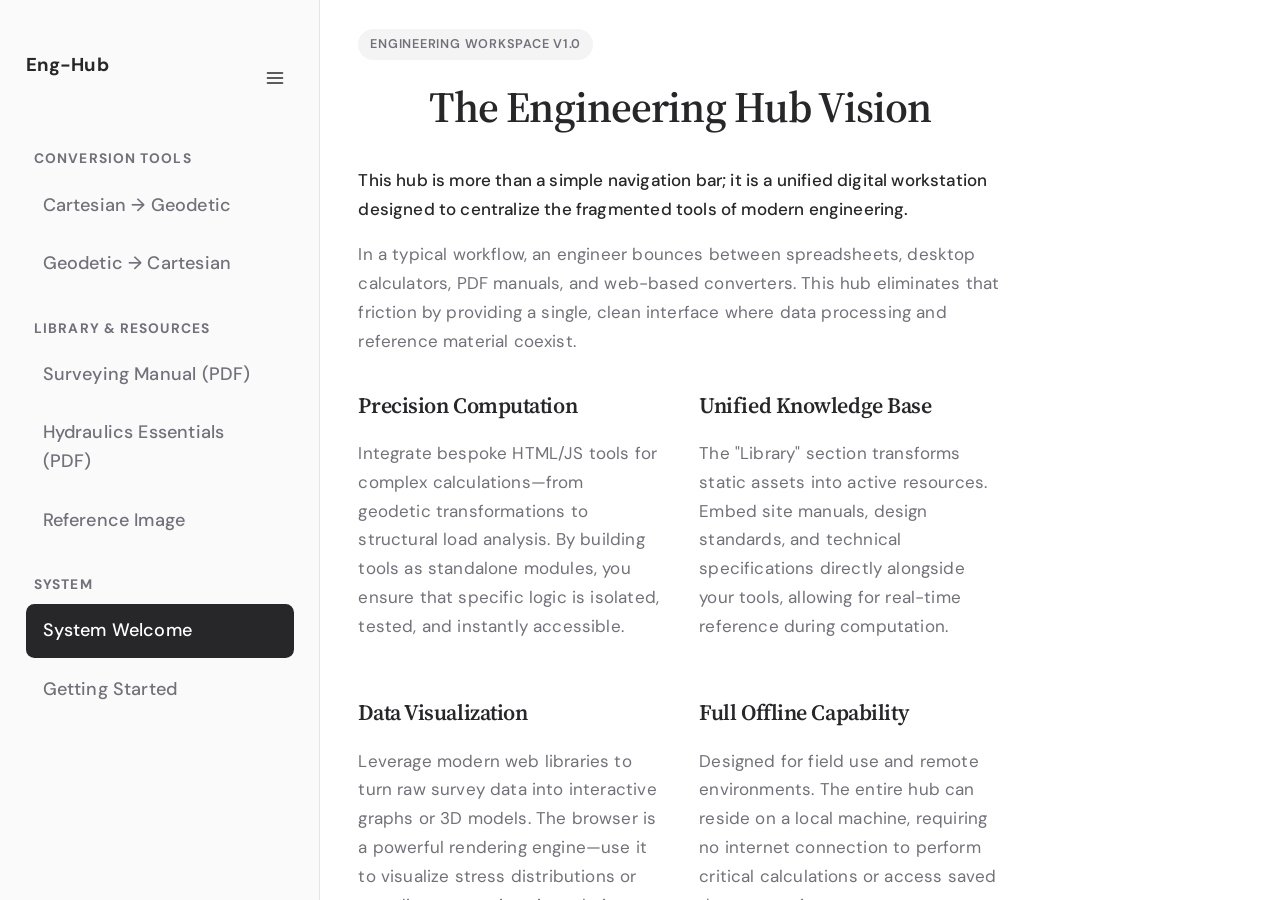
==== index.html @ eb672532 "Initial commit: Engineering Hub with coordinate converters" ====
<!DOCTYPE html>
<html lang="en" class="shell-root">
<head>
    <meta charset="UTF-8">
    <meta name="viewport" content="width=device-width, initial-scale=1.0, viewport-fit=cover">
    <title>Engineering Hub</title>
    <link rel="stylesheet" href="style.css">
</head>
<body class="shell">
    <div class="app-container">
        <aside class="sidebar" id="sidebar">
            <div class="sidebar-header">
                <h1>Eng-Hub</h1>
                <button id="sidebar-toggle" aria-label="Toggle Sidebar">
                    <svg width="20" height="20" viewBox="0 0 24 24" fill="none" stroke="currentColor" stroke-width="2" stroke-linecap="round" stroke-linejoin="round"><line x1="3" y1="12" x2="21" y2="12"></line><line x1="3" y1="6" x2="21" y2="6"></line><line x1="3" y1="18" x2="21" y2="18"></line></svg>
                </button>
            </div>
            <nav id="nav-menu" aria-label="Main">
                <!-- Navigation will be dynamically loaded here -->
            </nav>
        </aside>
        <main class="content">
            <iframe id="tool-view" name="tool-view" title="Tool workspace" src="about:blank"></iframe>
        </main>
    </div>
    <script src="script.js"></script>
</body>
</html>
---- style.css ----
@import url("css/eng-hub.css");

/* Shell app (index): mobile-first, then side-by-side */

html.shell-root,
body.shell {
  height: auto;
  min-height: 100dvh;
  margin: 0;
  background-color: var(--background);
  color: var(--foreground);
  font-family: var(--font-ui);
  font-size: var(--text-base);
  line-height: var(--leading-normal);
  letter-spacing: var(--tracking-normal);
  -webkit-font-smoothing: antialiased;
  overflow-x: hidden;
}

.app-container {
  display: flex;
  flex-direction: column;
  min-height: 100dvh;
  width: 100%;
}

.sidebar {
  width: 100%;
  flex-shrink: 0;
  background-color: #fafafa;
  border-bottom: 1px solid var(--border);
  display: flex;
  flex-direction: column;
  padding: clamp(1rem, 4vw, 1.5rem);
  padding-bottom: 0.75rem;
  transition: all 0.25s ease;
  max-height: 100dvh;
  overflow: hidden;
}

/* Mobile sidebar collapsed state */
@media (max-width: 767px) {
  .sidebar.collapsed {
    max-height: 68px;
    padding-bottom: 1rem;
  }
}

.sidebar-header {
  display: flex;
  align-items: center;
  justify-content: space-between;
}

#sidebar-toggle {
  background: transparent;
  border: none;
  cursor: pointer;
  padding: 0.5rem;
  color: var(--foreground);
  display: flex;
  align-items: center;
  justify-content: center;
  border-radius: var(--radius);
}

#sidebar-toggle:hover {
  background-color: var(--muted);
}

/* Navigation links */
.nav-link {
  display: block;
  padding: 0.75rem 1rem;
  margin: 0.25rem 0;
  color: var(--muted-foreground);
  text-decoration: none;
  border-radius: var(--radius);
  transition: all 0.15s ease;
  min-height: var(--touch-min);
  display: flex;
  align-items: center;
  font-weight: 500;
}

.nav-link:hover {
  background-color: var(--muted);
  color: var(--foreground);
}

.nav-link.is-active {
  background-color: var(--foreground);
  color: var(--background);
}

#nav-menu h3 {
  font-size: var(--text-xs);
  text-transform: uppercase;
  letter-spacing: 0.08em;
  font-weight: 700;
  color: var(--muted-foreground);
  margin: 1.5rem 0 0.5rem 0;
  padding: 0 0.5rem;
}

/* Collapsed state */
.sidebar.collapsed {
  width: 64px;
  padding-left: 0.5rem;
  padding-right: 0.5rem;
  overflow: hidden;
}

.sidebar.collapsed .sidebar-header h1,
.sidebar.collapsed #nav-menu h3,
.sidebar.collapsed .nav-link span {
  display: none;
}

.sidebar.collapsed .sidebar-header {
  justify-content: center;
}

.sidebar.collapsed .nav-link {
  text-align: center;
  padding: 0.75rem 0;
}

@media (min-width: 768px) {
  .app-container {
    flex-direction: row;
    height: 100dvh;
  }

  .sidebar {
    width: 320px;
    transition: width 0.3s ease;
    border-bottom: none;
    border-right: 1px solid var(--border);
    padding: 2rem 1.5rem;
    overflow-y: auto;
  }

  .sidebar-header h1 {
    margin-bottom: 2.5rem;
    font-size: 1.1rem;
  }

  #nav-menu h3 {
    margin: 1.5rem 0 0.5rem 0;
  }

.content {
  flex: 1;
  min-height: 0;
  position: relative;
  overflow: hidden;
}

#tool-view {
  width: 100%;
  height: 100%;
  min-height: calc(100dvh - 180px);
  border: none;
  display: block;
}

  html.shell-root,
  body.shell {
    overflow: hidden;
    height: 100%;
  }

  .app-container {
    height: 100dvh;
  }
}
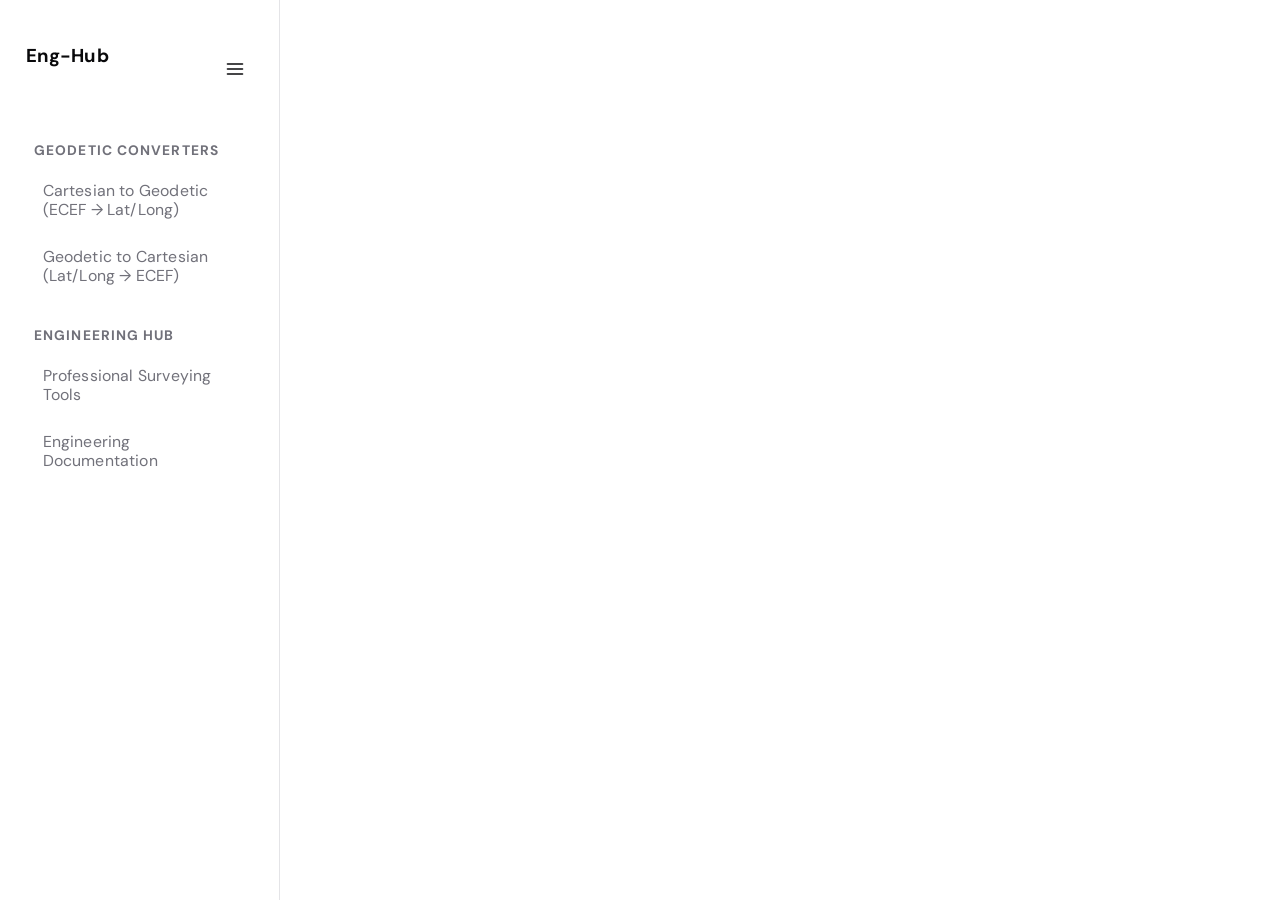
==== commit 912456a4: "feat: Complete SEO optimization for Engineering Hub - Added comprehensive meta tags, Open Graph, and" ====
--- a/index.html
+++ b/index.html
@@ -3,8 +3,63 @@
 <head>
     <meta charset="UTF-8">
     <meta name="viewport" content="width=device-width, initial-scale=1.0, viewport-fit=cover">
-    <title>Engineering Hub</title>
+    <title>Engineering Hub - Geodetic Coordinate Converters & Engineering Tools</title>
+    <meta name="description" content="Free engineering tools for coordinate conversion: Cartesian to Geodetic, Geodetic to Cartesian. Professional surveying and engineering calculators with step-by-step mathematical explanations.">
+    <meta name="keywords" content="geodetic converter, cartesian coordinates, surveying tools, coordinate transformation, engineering calculator, WGS84, latitude longitude, ECEF coordinates, surveying software, civil engineering tools">
+    <meta name="author" content="Engineering Hub">
+    <meta name="robots" content="index, follow">
+    <meta name="language" content="English">
+
+    <!-- Open Graph / Facebook -->
+    <meta property="og:type" content="website">
+    <meta property="og:title" content="Engineering Hub - Geodetic Coordinate Converters">
+    <meta property="og:description" content="Professional engineering tools for coordinate conversion between Cartesian and Geodetic systems. Step-by-step mathematical calculations for surveying and civil engineering.">
+    <meta property="og:url" content="https://nahomkasa999.github.io/Engineering-tools/">
+    <meta property="og:image" content="https://nahomkasa999.github.io/Engineering-tools/assets/images/reference-img.jpg">
+
+    <!-- Twitter -->
+    <meta name="twitter:card" content="summary_large_image">
+    <meta name="twitter:title" content="Engineering Hub - Geodetic Coordinate Converters">
+    <meta name="twitter:description" content="Professional engineering tools for coordinate conversion between Cartesian and Geodetic systems.">
+    <meta name="twitter:image" content="https://nahomkasa999.github.io/Engineering-tools/assets/images/reference-img.jpg">
+
+    <!-- Canonical URL -->
+    <link rel="canonical" href="https://nahomkasa999.github.io/Engineering-tools/">
+
     <link rel="stylesheet" href="style.css">
+
+    <!-- JSON-LD Structured Data -->
+    <script type="application/ld+json">
+    {
+        "@context": "https://schema.org",
+        "@type": "WebApplication",
+        "name": "Engineering Hub",
+        "description": "Professional engineering tools for coordinate conversion and surveying calculations",
+        "url": "https://nahomkasa999.github.io/Engineering-tools/",
+        "applicationCategory": "EngineeringApplication",
+        "operatingSystem": "Web Browser",
+        "offers": {
+            "@type": "Offer",
+            "price": "0",
+            "priceCurrency": "USD"
+        },
+        "featureList": [
+            "Cartesian to Geodetic Converter",
+            "Geodetic to Cartesian Converter",
+            "Step-by-step Mathematical Calculations",
+            "Multiple Reference Ellipsoids (WGS84, GRS80, etc.)",
+            "Bowring's Method and Iterative Solutions"
+        ],
+        "author": {
+            "@type": "Person",
+            "name": "Engineering Hub Team"
+        },
+        "publisher": {
+            "@type": "Organization",
+            "name": "Engineering Hub"
+        }
+    }
+    </script>
 </head>
 <body class="shell">
     <div class="app-container">
--- a/style.css
+++ b/style.css
@@ -27,22 +27,30 @@
 .sidebar {
   width: 100%;
   flex-shrink: 0;
-  background-color: #fafafa;
+  background-color: var(--background);
   border-bottom: 1px solid var(--border);
   display: flex;
   flex-direction: column;
-  padding: clamp(1rem, 4vw, 1.5rem);
+  padding: 1rem;
   padding-bottom: 0.75rem;
   transition: all 0.25s ease;
-  max-height: 100dvh;
-  overflow: hidden;
+  max-height: 50vh;
+  overflow-y: auto;
+  overflow-x: hidden;
+}
+
+@media (min-width: 640px) {
+  .sidebar {
+    max-height: 100dvh;
+    padding: clamp(1rem, 4vw, 1.5rem);
+  }
 }
 
 /* Mobile sidebar collapsed state */
 @media (max-width: 767px) {
   .sidebar.collapsed {
-    max-height: 68px;
-    padding-bottom: 1rem;
+    max-height: 60px;
+    padding-bottom: 0.5rem;
   }
 }
 
@@ -72,25 +80,28 @@
 .nav-link {
   display: block;
   padding: 0.75rem 1rem;
-  margin: 0.25rem 0;
+  margin: 0.125rem 0;
   color: var(--muted-foreground);
   text-decoration: none;
-  border-radius: var(--radius);
+  border-radius: var(--radius-sm);
   transition: all 0.15s ease;
-  min-height: var(--touch-min);
+  min-height: 48px;
   display: flex;
   align-items: center;
-  font-weight: 500;
+  font-size: var(--text-sm);
+  font-weight: 400;
+  line-height: 1.2;
 }
 
 .nav-link:hover {
-  background-color: var(--muted);
-  color: var(--foreground);
+  background-color: var(--accent);
+  color: var(--accent-foreground);
 }
 
 .nav-link.is-active {
-  background-color: var(--foreground);
-  color: var(--background);
+  background-color: var(--accent);
+  color: var(--accent-foreground);
+  font-weight: 500;
 }
 
 #nav-menu h3 {
@@ -133,11 +144,11 @@
   }
 
   .sidebar {
-    width: 320px;
+    width: 280px;
     transition: width 0.3s ease;
     border-bottom: none;
     border-right: 1px solid var(--border);
-    padding: 2rem 1.5rem;
+    padding: 1.5rem;
     overflow-y: auto;
   }
 
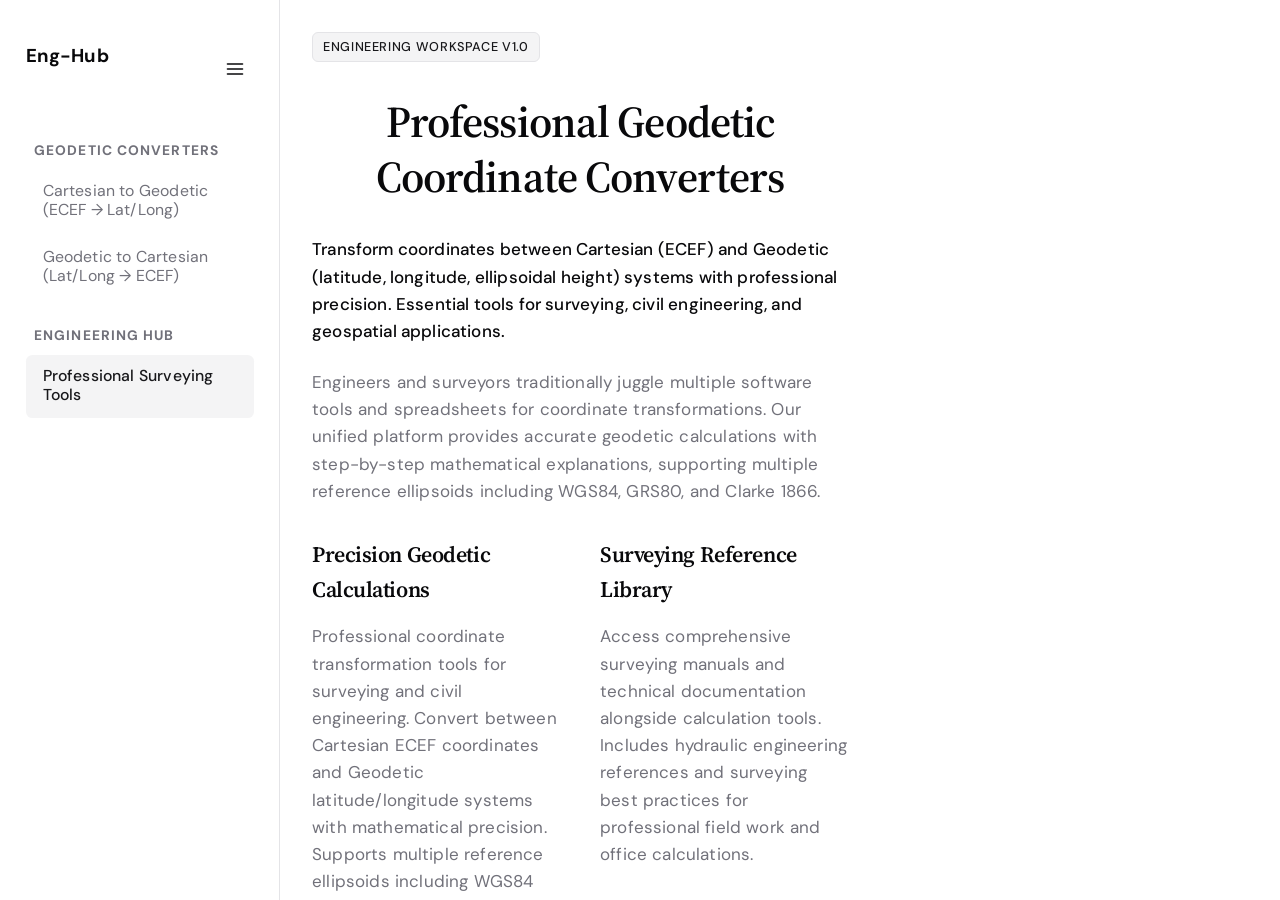
==== commit a66d3363: "feat: add google site verification and remove getting-started documentation" ====
--- a/index.html
+++ b/index.html
@@ -9,6 +9,7 @@
     <meta name="author" content="Engineering Hub">
     <meta name="robots" content="index, follow">
     <meta name="language" content="English">
+    <meta name="google-site-verification" content="0liCNYoJuvXOSjtjgIlACG_E5TNCHaY1WtifR_7TQVk" />
 
     <!-- Open Graph / Facebook -->
     <meta property="og:type" content="website">
